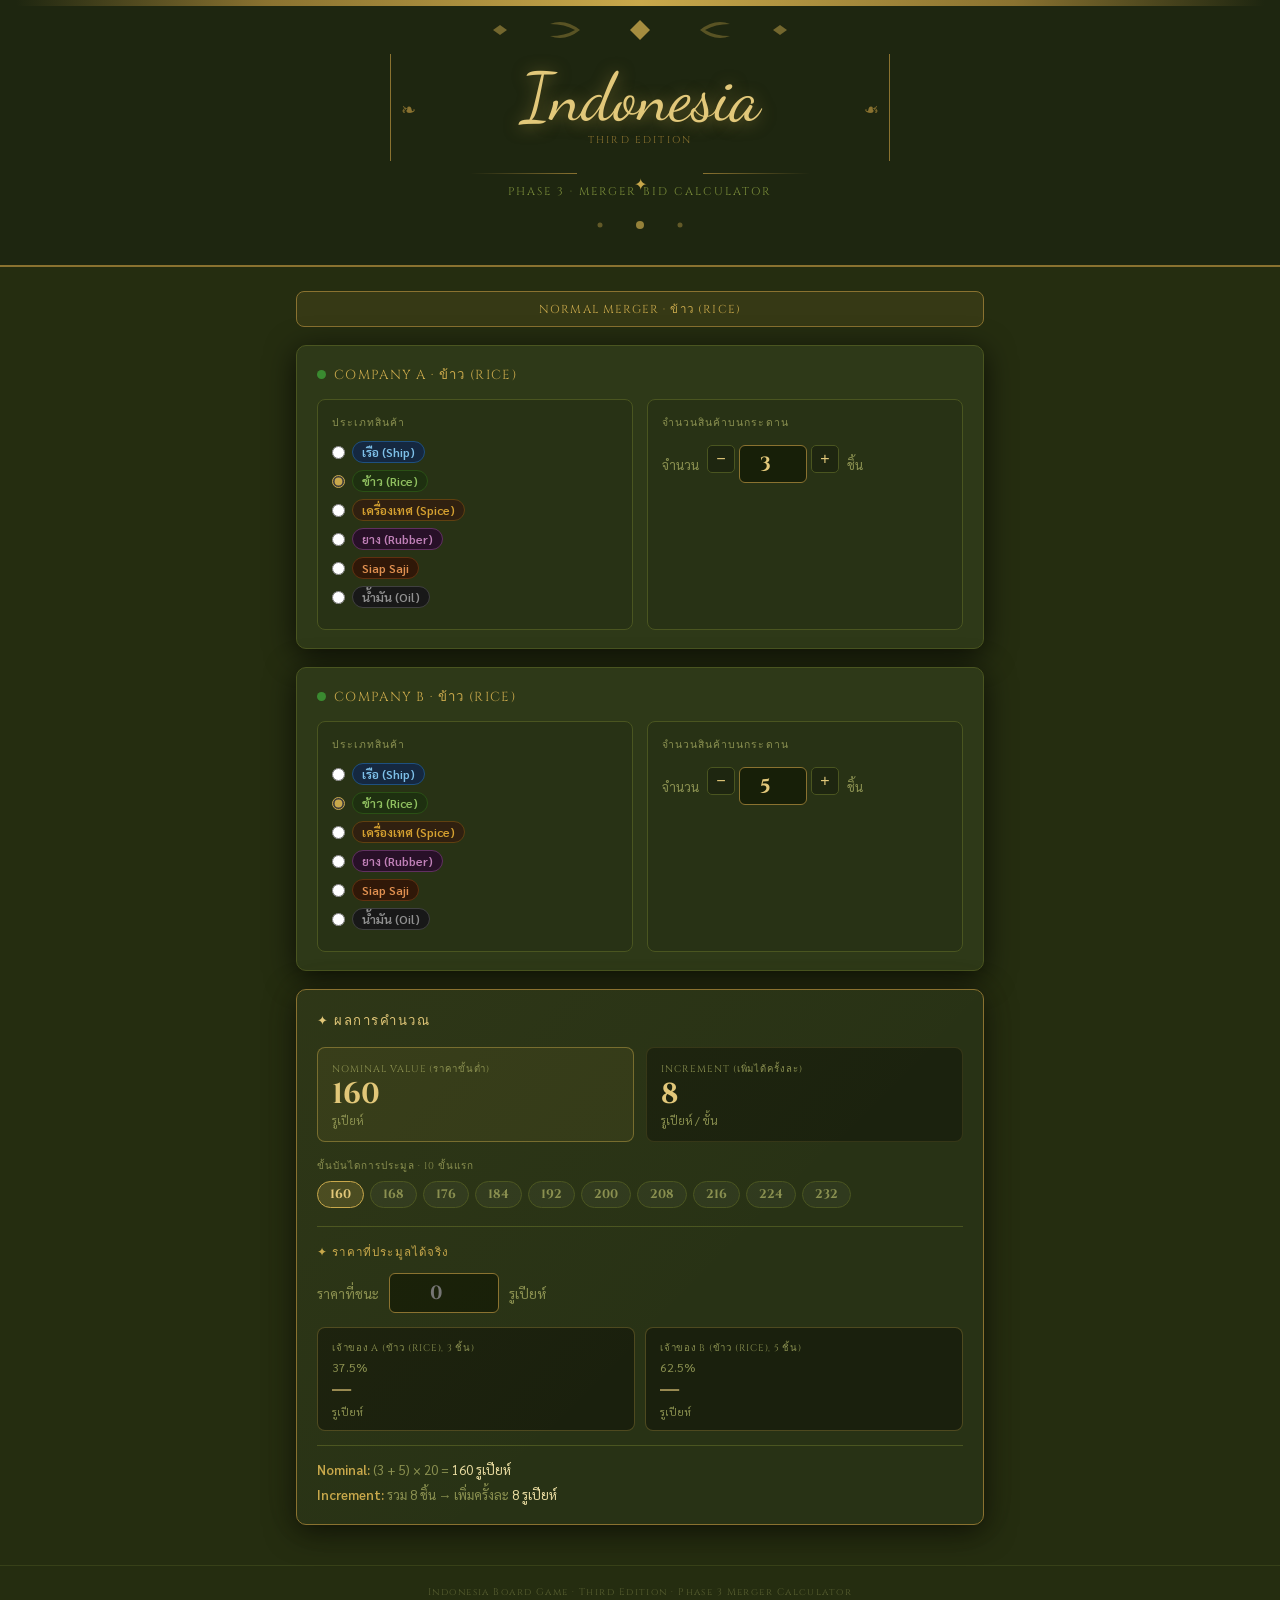
==== index.html @ bbdfa31d "Add files via upload" ====
<!DOCTYPE html>
<html>
<head>
  <meta charset="UTF-8" />
  <meta http-equiv="refresh" content="0; url=merger-calculator.html" />
  <title>Indonesia – Merger Calculator</title>
</head>
<body></body>
</html>
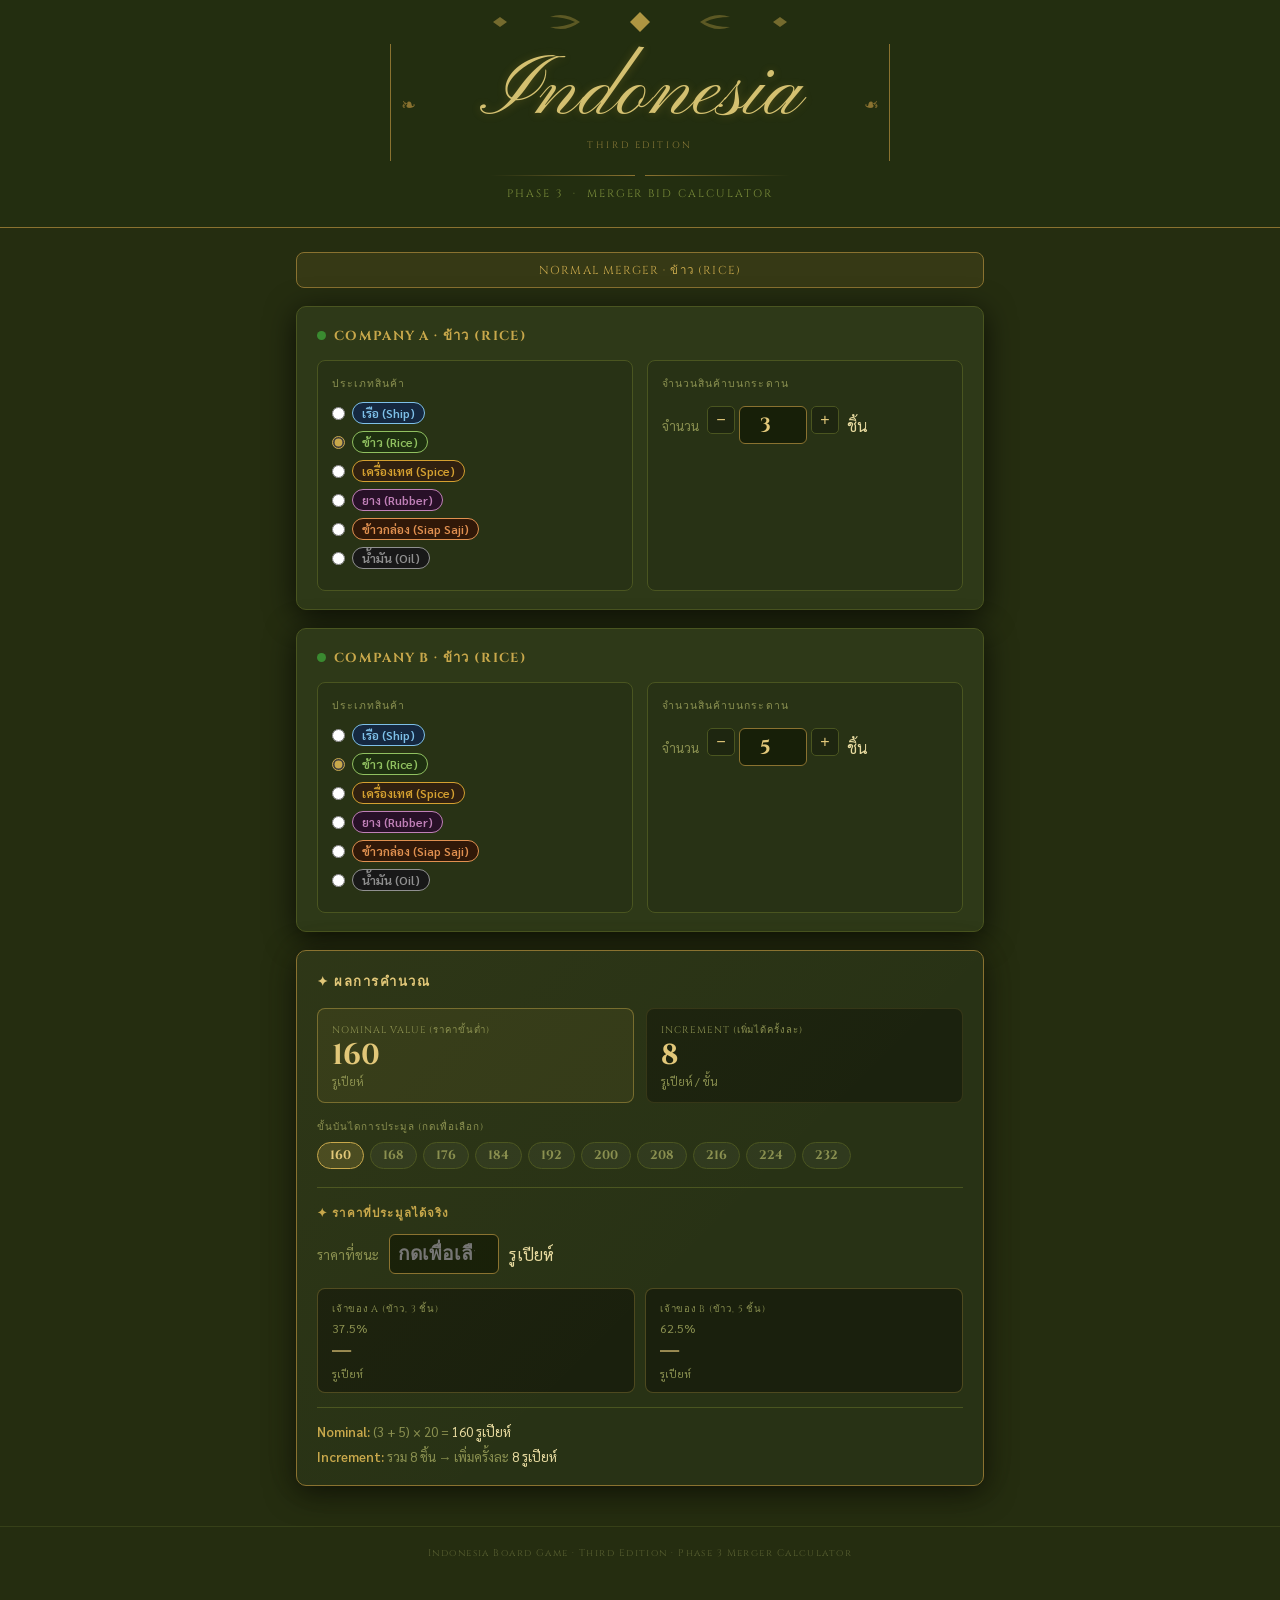
==== commit 9b5fcdf8: "Refactor: แยก logic ที่ใช้ร่วมกันออกจาก HTML ทั้งสองหน้า เดิม desktop และ mobile ต่างเป็นไฟล์ HTML เ" ====
--- a/index.html
+++ b/index.html
@@ -1,9 +1,27 @@
 <!DOCTYPE html>
-<html>
+<html lang="th">
 <head>
   <meta charset="UTF-8" />
-  <meta http-equiv="refresh" content="0; url=merger-calculator.html" />
+  <meta name="viewport" content="width=device-width, initial-scale=1.0" />
   <title>Indonesia – Merger Calculator</title>
+  <meta name="description" content="เครื่องคำนวณราคาประมูลควบรวมบริษัท (Phase 3 Merger) สำหรับบอร์ดเกม Indonesia ฉบับที่ 3" />
+  <meta name="theme-color" content="#232e10" />
+  <link rel="icon" href="assets/favicon.svg" type="image/svg+xml" />
+  <script>
+    /* ส่งไปหน้าที่เหมาะกับขนาดจอ — บังคับได้ด้วย ?v=desktop หรือ ?v=mobile */
+    (function () {
+      var forced = (location.search.match(/[?&]v=(desktop|mobile)/) || [])[1];
+      var mobile = forced ? forced === 'mobile' : window.matchMedia('(max-width: 767px)').matches;
+      location.replace(mobile ? 'merger-calculator-mobile.html' : 'merger-calculator.html');
+    })();
+  </script>
+  <noscript><meta http-equiv="refresh" content="0; url=merger-calculator.html" /></noscript>
 </head>
-<body></body>
+<body style="background:#232e10;color:#8a9050;font-family:sans-serif;text-align:center;padding:40px 16px">
+  <p>กำลังเปิดเครื่องคำนวณ…</p>
+  <p>
+    <a href="merger-calculator.html" style="color:#c8a84b">หน้าจอใหญ่</a> ·
+    <a href="merger-calculator-mobile.html" style="color:#c8a84b">มือถือ</a>
+  </p>
+</body>
 </html>
